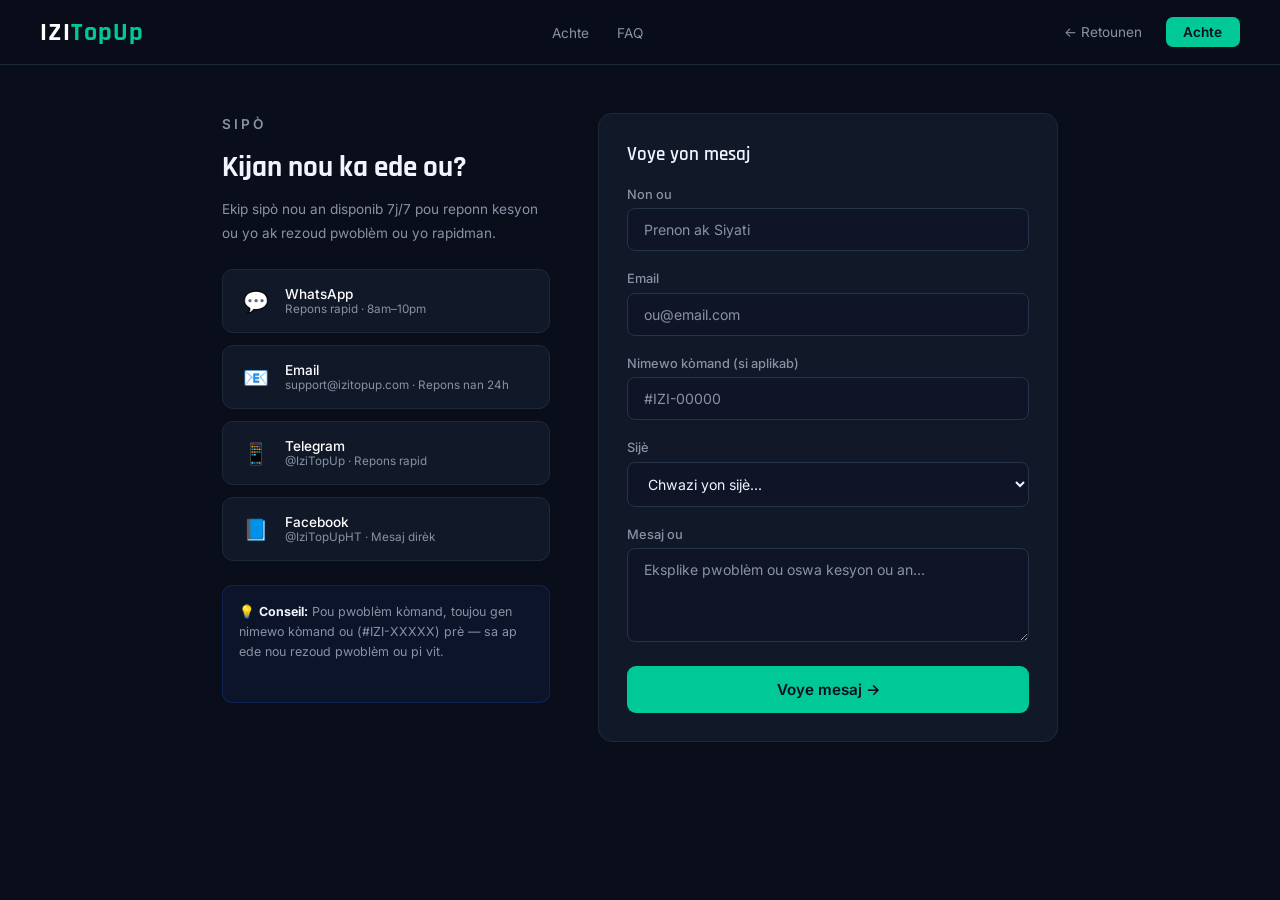
==== pages/contact.html @ 23accd99 "move files to root" ====
<!DOCTYPE html>
<html lang="ht">
<head>
  <meta charset="UTF-8">
  <meta name="viewport" content="width=device-width,initial-scale=1.0">
  <title>Kontakte nou — IziTopUp</title>
  <link rel="stylesheet" href="../css/style.css">
  <link rel="icon" href="data:image/svg+xml,<svg xmlns='http://www.w3.org/2000/svg' viewBox='0 0 100 100'><text y='.9em' font-size='90'>⚡</text></svg>">
  <style>
    .contact-layout{max-width:900px;margin:0 auto;padding:3rem 2rem;display:grid;grid-template-columns:1fr 1.4fr;gap:3rem}
    .contact-info h2{font-family:'Rajdhani',sans-serif;font-size:1.8rem;font-weight:700;margin-bottom:0.75rem}
    .contact-info p{color:var(--slate);font-size:0.85rem;line-height:1.75;margin-bottom:1.5rem}
    .contact-channel{background:var(--card);border:1px solid var(--border);border-radius:11px;padding:1rem 1.25rem;margin-bottom:0.75rem;display:flex;align-items:center;gap:1rem;text-decoration:none;transition:border-color 0.2s}
    .contact-channel:hover{border-color:var(--border2)}
    .ch-icon{font-size:1.3rem}
    .ch-name{font-size:0.85rem;font-weight:500;color:var(--white)}
    .ch-sub{font-size:0.73rem;color:var(--slate)}
    .form-card{background:var(--card);border:1px solid var(--border);border-radius:14px;padding:1.75rem}
    .form-card h3{font-family:'Rajdhani',sans-serif;font-size:1.2rem;font-weight:600;margin-bottom:1.25rem}
    .success-msg{display:none;text-align:center;padding:2rem}
    .success-msg.show{display:block}
    @media(max-width:650px){.contact-layout{grid-template-columns:1fr;gap:2rem}}
  </style>
</head>
<body>

<nav class="nav">
  <div class="nav-inner">
    <a href="../index.html" class="logo">IZI<span>TopUp</span></a>
    <ul class="nav-links">
      <li><a href="../index.html#shop">Achte</a></li>
      <li><a href="faq.html">FAQ</a></li>
    </ul>
    <div class="nav-actions">
      <a href="../index.html" class="btn-ghost">← Retounen</a>
      <a href="../index.html#shop" class="btn-nav">Achte</a>
    </div>
  </div>
</nav>

<div class="contact-layout">
  <div class="contact-info">
    <p class="section-eyebrow" style="margin-bottom:0.75rem">Sipò</p>
    <h2>Kijan nou ka ede ou?</h2>
    <p>Ekip sipò nou an disponib 7j/7 pou reponn kesyon ou yo ak rezoud pwoblèm ou yo rapidman.</p>

    <a href="https://wa.me/50999999999" class="contact-channel" target="_blank">
      <span class="ch-icon">💬</span>
      <div><div class="ch-name">WhatsApp</div><div class="ch-sub">Repons rapid · 8am–10pm</div></div>
    </a>
    <a href="mailto:support@izitopup.com" class="contact-channel">
      <span class="ch-icon">📧</span>
      <div><div class="ch-name">Email</div><div class="ch-sub">support@izitopup.com · Repons nan 24h</div></div>
    </a>
    <a href="https://t.me/izitopup" class="contact-channel" target="_blank">
      <span class="ch-icon">📱</span>
      <div><div class="ch-name">Telegram</div><div class="ch-sub">@IziTopUp · Repons rapid</div></div>
    </a>
    <a href="#" class="contact-channel">
      <span class="ch-icon">📘</span>
      <div><div class="ch-name">Facebook</div><div class="ch-sub">@IziTopUpHT · Mesaj dirèk</div></div>
    </a>

    <div style="margin-top:1.5rem;padding:1rem;background:rgba(37,99,235,0.08);border:1px solid rgba(37,99,235,0.2);border-radius:10px">
      <p style="font-size:0.78rem;color:var(--slate);line-height:1.6">💡 <strong style="color:var(--light)">Conseil:</strong> Pou pwoblèm kòmand, toujou gen nimewo kòmand ou (#IZI-XXXXX) prè — sa ap ede nou rezoud pwoblèm ou pi vit.</p>
    </div>
  </div>

  <div class="form-card">
    <h3>Voye yon mesaj</h3>
    <div id="formArea">
      <div class="form-group">
        <label class="form-label">Non ou</label>
        <input class="form-input" type="text" placeholder="Prenon ak Siyati">
      </div>
      <div class="form-group">
        <label class="form-label">Email</label>
        <input class="form-input" type="email" placeholder="ou@email.com">
      </div>
      <div class="form-group">
        <label class="form-label">Nimewo kòmand (si aplikab)</label>
        <input class="form-input" type="text" placeholder="#IZI-00000">
      </div>
      <div class="form-group">
        <label class="form-label">Sijè</label>
        <select class="form-select">
          <option value="">Chwazi yon sijè...</option>
          <option>Pwoblèm ak kòd mwen</option>
          <option>Kòmand pa livre</option>
          <option>Pwoblèm peman</option>
          <option>Kesyon sou pwodwi</option>
          <option>Remaksman / Reklamasyon</option>
          <option>Lòt</option>
        </select>
      </div>
      <div class="form-group">
        <label class="form-label">Mesaj ou</label>
        <textarea class="form-input" rows="4" placeholder="Eksplike pwoblèm ou oswa kesyon ou an..." style="resize:vertical"></textarea>
      </div>
      <button class="btn-full btn-mint" onclick="submitForm()">Voye mesaj →</button>
    </div>
    <div class="success-msg" id="successMsg">
      <div style="font-size:2.5rem;margin-bottom:1rem">✅</div>
      <h3 style="font-family:'Rajdhani',sans-serif;margin-bottom:0.5rem">Mesaj ou resevwa!</h3>
      <p style="color:var(--slate);font-size:0.83rem">Nou pral reponn ou nan mwens ke 24 èdtan. Tcheke email ou an.</p>
      <a href="../index.html#shop" class="btn-outline" style="display:inline-flex;margin-top:1.25rem;text-decoration:none;padding:0.65rem 1.25rem">← Retounen nan boutik</a>
    </div>
  </div>
</div>

<script src="../js/main.js"></script>
<script>
function submitForm() {
  document.getElementById("formArea").style.display = "none";
  document.getElementById("successMsg").classList.add("show");
}
</script>
</body>
</html>
---- css/style.css ----
@import url('https://fonts.googleapis.com/css2?family=Rajdhani:wght@400;500;600;700&family=Inter:wght@300;400;500;600&display=swap');

*{margin:0;padding:0;box-sizing:border-box}

:root{
  --navy:#0A0E1A;
  --navy2:#0F1526;
  --card:#111827;
  --card2:#161E30;
  --blue:#2563EB;
  --blue2:#1D4ED8;
  --mint:#00C896;
  --mint2:#00A87E;
  --slate:#8892A4;
  --border:#1E2A3A;
  --border2:#253448;
  --light:#F0F4FF;
  --white:#FFFFFF;
  --red:#E53E3E;
  --gold:#F6AD55;
}

html{scroll-behavior:smooth}
body{background:var(--navy);color:var(--light);font-family:'Inter',sans-serif;min-height:100vh;overflow-x:hidden}

/* ── SCROLLBAR ── */
::-webkit-scrollbar{width:6px}
::-webkit-scrollbar-track{background:var(--navy)}
::-webkit-scrollbar-thumb{background:var(--border2);border-radius:3px}

/* ── NAV ── */
.nav{position:sticky;top:0;z-index:1000;background:rgba(10,14,26,0.97);backdrop-filter:blur(12px);border-bottom:1px solid var(--border);padding:0 2rem}
.nav-inner{max-width:1200px;margin:0 auto;display:flex;align-items:center;justify-content:space-between;height:64px;gap:1.5rem}
.logo{font-family:'Rajdhani',sans-serif;font-size:1.6rem;font-weight:700;letter-spacing:1px;text-decoration:none;color:var(--white);flex-shrink:0}
.logo span{color:var(--mint)}
.nav-links{display:flex;gap:0.25rem;list-style:none}
.nav-links a{color:var(--slate);text-decoration:none;font-size:0.85rem;padding:0.4rem 0.75rem;border-radius:6px;transition:all 0.2s;white-space:nowrap}
.nav-links a:hover{color:var(--light);background:rgba(255,255,255,0.05)}
.nav-actions{display:flex;align-items:center;gap:0.75rem;flex-shrink:0}
.btn-ghost{color:var(--slate);text-decoration:none;font-size:0.85rem;padding:0.4rem 0.75rem;border-radius:6px;transition:all 0.2s}
.btn-ghost:hover{color:var(--light)}
.btn-nav{background:var(--mint);color:#0A0E1A;padding:0.45rem 1.1rem;border-radius:7px;font-size:0.85rem;font-weight:600;text-decoration:none;transition:all 0.2s;white-space:nowrap}
.btn-nav:hover{background:var(--mint2)}
.cart-btn{position:relative;color:var(--slate);text-decoration:none;font-size:1.1rem;padding:0.4rem;transition:color 0.2s}
.cart-btn:hover{color:var(--light)}
.cart-count{position:absolute;top:-2px;right:-4px;background:var(--mint);color:#0A0E1A;font-size:0.55rem;font-weight:700;width:16px;height:16px;border-radius:50%;display:flex;align-items:center;justify-content:center}
.hamburger{display:none;background:none;border:none;color:var(--light);font-size:1.3rem;cursor:pointer;padding:0.25rem}
.mobile-menu{display:none;position:fixed;top:64px;left:0;right:0;background:var(--navy2);border-bottom:1px solid var(--border);padding:1rem;z-index:999}
.mobile-menu.open{display:block}
.mobile-menu a{display:block;color:var(--slate);text-decoration:none;padding:0.75rem 1rem;border-radius:8px;font-size:0.9rem;transition:all 0.2s}
.mobile-menu a:hover{color:var(--light);background:rgba(255,255,255,0.05)}

/* ── HERO ── */
.hero{padding:5rem 2rem 4rem;text-align:center;position:relative;overflow:hidden}
.hero::before{content:'';position:absolute;top:0;left:50%;transform:translateX(-50%);width:600px;height:300px;background:radial-gradient(ellipse,rgba(37,99,235,0.15) 0%,transparent 70%);pointer-events:none}
.hero-eyebrow{display:inline-flex;align-items:center;gap:0.5rem;background:rgba(0,200,150,0.1);border:1px solid rgba(0,200,150,0.25);color:var(--mint);font-size:0.75rem;font-weight:600;letter-spacing:2px;text-transform:uppercase;padding:0.4rem 1rem;border-radius:100px;margin-bottom:1.75rem}
.hero-eyebrow span{width:6px;height:6px;border-radius:50%;background:var(--mint);animation:pulse 2s infinite}
@keyframes pulse{0%,100%{opacity:1}50%{opacity:0.4}}
.hero h1{font-family:'Rajdhani',sans-serif;font-size:clamp(2.4rem,6vw,4.5rem);font-weight:700;line-height:1.08;margin-bottom:1.25rem;letter-spacing:-0.5px}
.hero h1 .hl{color:var(--mint)}
.hero h1 .hl2{color:var(--blue);position:relative}
.hero-sub{color:var(--slate);font-size:1.05rem;line-height:1.75;max-width:540px;margin:0 auto 2.25rem}
.hero-btns{display:flex;gap:0.875rem;justify-content:center;flex-wrap:wrap;margin-bottom:3rem}
.btn-primary{display:inline-flex;align-items:center;gap:0.5rem;background:var(--mint);color:#0A0E1A;padding:0.875rem 1.75rem;border-radius:9px;font-weight:600;font-size:0.95rem;text-decoration:none;transition:all 0.2s;border:none;cursor:pointer}
.btn-primary:hover{background:var(--mint2);transform:translateY(-1px)}
.btn-outline{display:inline-flex;align-items:center;gap:0.5rem;background:transparent;color:var(--light);padding:0.875rem 1.75rem;border-radius:9px;font-weight:500;font-size:0.95rem;text-decoration:none;border:1px solid var(--border2);transition:all 0.2s;cursor:pointer}
.btn-outline:hover{border-color:var(--slate);background:rgba(255,255,255,0.03)}
.trust-pills{display:flex;justify-content:center;flex-wrap:wrap;gap:0.75rem}
.trust-pill{display:inline-flex;align-items:center;gap:0.4rem;color:var(--slate);font-size:0.78rem;padding:0.3rem 0.75rem;border:1px solid var(--border);border-radius:100px}
.trust-pill .dot{width:5px;height:5px;border-radius:50%;background:var(--mint)}

/* ── SECTION COMMON ── */
.section{padding:4rem 2rem}
.section-inner{max-width:1200px;margin:0 auto}
.section-header{text-align:center;margin-bottom:2.5rem}
.section-eyebrow{font-size:0.7rem;letter-spacing:3px;text-transform:uppercase;color:var(--mint);font-weight:600;margin-bottom:0.75rem}
.section-title{font-family:'Rajdhani',sans-serif;font-size:clamp(1.6rem,3vw,2.25rem);font-weight:700;color:var(--white)}
.section-sub{color:var(--slate);font-size:0.9rem;margin-top:0.5rem;line-height:1.6}

/* ── CATEGORIES BAR ── */
.cats-bar{padding:1.5rem 2rem;border-bottom:1px solid var(--border);background:var(--navy2)}
.cats-inner{max-width:1200px;margin:0 auto;display:flex;gap:0.75rem;overflow-x:auto;padding-bottom:0.25rem;scrollbar-width:none}
.cats-inner::-webkit-scrollbar{display:none}
.cat-pill{display:inline-flex;align-items:center;gap:0.4rem;padding:0.5rem 1rem;border-radius:100px;border:1px solid var(--border);color:var(--slate);font-size:0.8rem;font-weight:500;cursor:pointer;white-space:nowrap;transition:all 0.2s;text-decoration:none;background:transparent}
.cat-pill:hover,.cat-pill.active{background:rgba(37,99,235,0.15);border-color:var(--blue);color:var(--light)}
.cat-pill.active{background:rgba(0,200,150,0.12);border-color:var(--mint);color:var(--mint)}

/* ── GAME CARDS ── */
.games-grid{display:grid;grid-template-columns:repeat(auto-fill,minmax(220px,1fr));gap:1.25rem}
.game-card{background:var(--card);border:1px solid var(--border);border-radius:14px;overflow:hidden;cursor:pointer;transition:all 0.25s;text-decoration:none;display:block;position:relative}
.game-card:hover{border-color:var(--border2);transform:translateY(-3px);box-shadow:0 8px 32px rgba(0,0,0,0.4)}
.game-card:hover .game-card-bar{transform:scaleX(1)}
.game-card-bar{position:absolute;top:0;left:0;right:0;height:2px;background:linear-gradient(90deg,var(--blue),var(--mint));transform:scaleX(0);transform-origin:left;transition:transform 0.3s}
.game-card-thumb{height:140px;display:flex;align-items:center;justify-content:center;font-size:3.5rem;background:var(--card2);position:relative}
.game-badge{position:absolute;top:10px;left:10px;padding:3px 8px;border-radius:5px;font-size:0.6rem;font-weight:700;letter-spacing:1px;text-transform:uppercase}
.badge-hot{background:rgba(229,62,62,0.2);color:#FC8181;border:1px solid rgba(229,62,62,0.3)}
.badge-new{background:rgba(37,99,235,0.2);color:#93C5FD;border:1px solid rgba(37,99,235,0.3)}
.badge-sale{background:rgba(246,173,85,0.2);color:var(--gold);border:1px solid rgba(246,173,85,0.3)}
.game-card-body{padding:1rem}
.game-card-name{font-family:'Rajdhani',sans-serif;font-size:1.05rem;font-weight:600;color:var(--white);margin-bottom:0.2rem}
.game-card-cat{font-size:0.72rem;color:var(--slate);margin-bottom:0.75rem}
.game-card-footer{display:flex;align-items:center;justify-content:space-between}
.game-card-price{font-size:0.78rem;color:var(--mint);font-weight:500}
.game-card-btn{background:rgba(0,200,150,0.12);color:var(--mint);border:1px solid rgba(0,200,150,0.25);padding:0.3rem 0.75rem;border-radius:6px;font-size:0.75rem;font-weight:600;cursor:pointer;transition:all 0.2s}
.game-card-btn:hover{background:var(--mint);color:#0A0E1A}

/* ── HOW IT WORKS ── */
.steps-grid{display:grid;grid-template-columns:repeat(auto-fit,minmax(200px,1fr));gap:0;position:relative}
.steps-grid::before{content:'';position:absolute;top:28px;left:10%;right:10%;height:1px;background:linear-gradient(90deg,transparent,var(--border2),var(--border2),transparent);z-index:0}
.step-item{text-align:center;padding:2rem 1.5rem;position:relative;z-index:1}
.step-num-wrap{width:56px;height:56px;border-radius:50%;background:var(--card);border:2px solid var(--border2);display:flex;align-items:center;justify-content:center;margin:0 auto 1.25rem;position:relative;transition:all 0.3s}
.step-item:hover .step-num-wrap{border-color:var(--mint);background:rgba(0,200,150,0.08)}
.step-num{font-family:'Rajdhani',sans-serif;font-size:1.2rem;font-weight:700;color:var(--mint)}
.step-icon{font-size:1.1rem}
.step-title{font-family:'Rajdhani',sans-serif;font-size:1rem;font-weight:600;color:var(--white);margin-bottom:0.4rem}
.step-desc{font-size:0.78rem;color:var(--slate);line-height:1.6}

/* ── PAYMENT SECTION ── */
.payment-section{background:var(--navy2);border-top:1px solid var(--border);border-bottom:1px solid var(--border)}
.payment-layout{display:grid;grid-template-columns:1fr 1fr;gap:4rem;align-items:center;max-width:1000px;margin:0 auto}
.payment-text h2{font-family:'Rajdhani',sans-serif;font-size:2rem;font-weight:700;margin-bottom:0.75rem}
.payment-text p{color:var(--slate);line-height:1.75;font-size:0.88rem}
.payment-note{display:flex;align-items:center;gap:0.5rem;margin-top:1.25rem;color:var(--slate);font-size:0.78rem}
.pm-list{display:flex;flex-direction:column;gap:0.75rem}
.pm-row{background:var(--card);border:1px solid var(--border);border-radius:11px;padding:1rem 1.25rem;display:flex;align-items:center;gap:1rem;transition:border-color 0.2s}
.pm-row:hover{border-color:var(--border2)}
.pm-logo{width:44px;height:44px;border-radius:9px;display:flex;align-items:center;justify-content:center;font-family:'Rajdhani',sans-serif;font-weight:700;font-size:0.65rem;color:#fff;flex-shrink:0;letter-spacing:0.5px}
.pm-mc{background:#E8002D}
.pm-nc{background:#FF6B00}
.pm-card-logo{background:var(--blue)}
.pm-info{flex:1}
.pm-name{font-weight:500;font-size:0.88rem;color:var(--white)}
.pm-sub{font-size:0.72rem;color:var(--slate);margin-top:1px}
.pm-live{font-size:0.62rem;color:var(--mint);font-weight:600;letter-spacing:1px;text-transform:uppercase;background:rgba(0,200,150,0.1);padding:2px 7px;border-radius:4px;border:1px solid rgba(0,200,150,0.2)}

/* ── FEATURES ── */
.features-grid{display:grid;grid-template-columns:repeat(auto-fill,minmax(230px,1fr));gap:1rem}
.feat-card{background:var(--card);border:1px solid var(--border);border-radius:12px;padding:1.5rem;transition:border-color 0.2s}
.feat-card:hover{border-color:var(--border2)}
.feat-icon{font-size:1.4rem;margin-bottom:1rem}
.feat-title{font-family:'Rajdhani',sans-serif;font-size:0.95rem;font-weight:600;color:var(--white);margin-bottom:0.4rem}
.feat-desc{font-size:0.78rem;color:var(--slate);line-height:1.6}

/* ── REFERRAL BANNER ── */
.ref-banner{background:linear-gradient(135deg,rgba(37,99,235,0.15),rgba(0,200,150,0.1));border:1px solid var(--border2);border-radius:16px;padding:2.5rem;text-align:center;max-width:800px;margin:0 auto}
.ref-banner h2{font-family:'Rajdhani',sans-serif;font-size:1.8rem;font-weight:700;margin-bottom:0.5rem}
.ref-banner p{color:var(--slate);font-size:0.88rem;line-height:1.7;margin-bottom:1.5rem}
.ref-steps{display:flex;justify-content:center;gap:2rem;flex-wrap:wrap;margin-bottom:1.5rem}
.ref-step{text-align:center}
.ref-step-icon{font-size:1.5rem;margin-bottom:0.4rem}
.ref-step-text{font-size:0.75rem;color:var(--slate)}

/* ── CTA ── */
.cta-section{text-align:center;padding:5rem 2rem}
.cta-section h2{font-family:'Rajdhani',sans-serif;font-size:clamp(1.8rem,4vw,3rem);font-weight:700;margin-bottom:1rem}
.cta-section p{color:var(--slate);font-size:0.9rem;margin-bottom:2rem;max-width:480px;margin-left:auto;margin-right:auto}

/* ── FOOTER ── */
.footer{background:var(--navy2);border-top:1px solid var(--border);padding:3rem 2rem 2rem}
.footer-inner{max-width:1200px;margin:0 auto}
.footer-top{display:grid;grid-template-columns:2fr 1fr 1fr 1fr;gap:2rem;margin-bottom:2.5rem}
.footer-brand .logo{display:block;margin-bottom:0.75rem;font-size:1.4rem}
.footer-brand p{color:var(--slate);font-size:0.8rem;line-height:1.65}
.footer-col h4{font-family:'Rajdhani',sans-serif;font-weight:600;color:var(--white);margin-bottom:1rem;font-size:0.9rem}
.footer-col a{display:block;color:var(--slate);text-decoration:none;font-size:0.8rem;margin-bottom:0.5rem;transition:color 0.2s}
.footer-col a:hover{color:var(--light)}
.footer-bottom{border-top:1px solid var(--border);padding-top:1.5rem;display:flex;justify-content:space-between;align-items:center;flex-wrap:gap;gap:1rem}
.footer-copy{color:var(--slate);font-size:0.75rem}
.footer-socials{display:flex;gap:0.75rem}
.social-link{color:var(--slate);text-decoration:none;font-size:0.75rem;transition:color 0.2s}
.social-link:hover{color:var(--light)}

/* ── MODAL ── */
.modal-overlay{position:fixed;inset:0;background:rgba(0,0,0,0.8);z-index:2000;display:none;align-items:center;justify-content:center;padding:1rem;backdrop-filter:blur(4px)}
.modal-overlay.open{display:flex}
.modal{background:var(--card);border:1px solid var(--border2);border-radius:16px;width:100%;max-width:480px;max-height:90vh;overflow-y:auto;position:relative}
.modal-header{padding:1.5rem 1.5rem 0;display:flex;align-items:center;justify-content:space-between}
.modal-title{font-family:'Rajdhani',sans-serif;font-size:1.3rem;font-weight:700}
.modal-close{background:none;border:none;color:var(--slate);font-size:1.25rem;cursor:pointer;padding:0.25rem;transition:color 0.2s}
.modal-close:hover{color:var(--light)}
.modal-body{padding:1.5rem}

/* ── FORMS ── */
.form-group{margin-bottom:1.25rem}
.form-label{display:block;font-size:0.8rem;color:var(--slate);margin-bottom:0.4rem;font-weight:500}
.form-input{width:100%;background:var(--navy2);border:1px solid var(--border2);border-radius:8px;padding:0.75rem 1rem;color:var(--light);font-size:0.88rem;font-family:'Inter',sans-serif;transition:border-color 0.2s;outline:none}
.form-input:focus{border-color:var(--blue)}
.form-input::placeholder{color:var(--slate)}
.form-select{width:100%;background:var(--navy2);border:1px solid var(--border2);border-radius:8px;padding:0.75rem 1rem;color:var(--light);font-size:0.88rem;font-family:'Inter',sans-serif;cursor:pointer;outline:none}
.form-row{display:grid;grid-template-columns:1fr 1fr;gap:1rem}
.form-divider{text-align:center;color:var(--slate);font-size:0.8rem;margin:1rem 0;position:relative}
.form-divider::before,.form-divider::after{content:'';position:absolute;top:50%;width:40%;height:1px;background:var(--border)}
.form-divider::before{left:0}
.form-divider::after{right:0}
.form-link{color:var(--mint);text-decoration:none;font-size:0.8rem}
.form-link:hover{text-decoration:underline}
.btn-full{width:100%;padding:0.875rem;border-radius:9px;font-weight:600;font-size:0.95rem;cursor:pointer;transition:all 0.2s;font-family:'Inter',sans-serif}
.btn-mint{background:var(--mint);color:#0A0E1A;border:none}
.btn-mint:hover{background:var(--mint2)}
.btn-blue{background:var(--blue);color:#fff;border:none}
.btn-blue:hover{background:var(--blue2)}
.form-footer{text-align:center;margin-top:1rem;font-size:0.8rem;color:var(--slate)}

/* ── PRODUCT MODAL ── */
.product-header{display:flex;gap:1.25rem;align-items:flex-start;margin-bottom:1.5rem}
.product-modal-icon{font-size:3rem;background:var(--navy2);border-radius:12px;width:80px;height:80px;display:flex;align-items:center;justify-content:center;flex-shrink:0;border:1px solid var(--border)}
.product-modal-info h3{font-family:'Rajdhani',sans-serif;font-size:1.4rem;font-weight:700;margin-bottom:0.25rem}
.product-modal-info p{font-size:0.78rem;color:var(--slate)}
.packages-grid{display:grid;grid-template-columns:repeat(3,1fr);gap:0.6rem;margin-bottom:1.25rem}
.pkg{background:var(--navy2);border:1.5px solid var(--border);border-radius:10px;padding:0.75rem 0.5rem;text-align:center;cursor:pointer;transition:all 0.2s}
.pkg:hover,.pkg.selected{border-color:var(--mint);background:rgba(0,200,150,0.08)}
.pkg-amount{font-family:'Rajdhani',sans-serif;font-size:1.1rem;font-weight:700;color:var(--white)}
.pkg-unit{font-size:0.65rem;color:var(--slate);margin-bottom:0.3rem}
.pkg-price{font-size:0.78rem;color:var(--mint);font-weight:600}
.pkg-badge{font-size:0.6rem;color:var(--gold);margin-top:2px}
.uid-input-wrap{margin-bottom:1.25rem}
.order-summary{background:var(--navy2);border-radius:10px;padding:1rem;margin-bottom:1.25rem}
.order-row{display:flex;justify-content:space-between;font-size:0.82rem;color:var(--slate);margin-bottom:0.4rem}
.order-row.total{color:var(--white);font-weight:600;font-size:0.9rem;border-top:1px solid var(--border);padding-top:0.6rem;margin-top:0.4rem}
.payment-tabs{display:flex;gap:0.5rem;margin-bottom:1rem}
.pay-tab{flex:1;padding:0.6rem;border-radius:8px;border:1px solid var(--border);background:transparent;color:var(--slate);font-size:0.78rem;cursor:pointer;transition:all 0.2s;font-family:'Inter',sans-serif}
.pay-tab.active{border-color:var(--blue);color:var(--light);background:rgba(37,99,235,0.1)}

/* ── TOAST ── */
.toast{position:fixed;bottom:2rem;right:2rem;background:var(--card);border:1px solid var(--border2);border-radius:10px;padding:1rem 1.25rem;display:flex;align-items:center;gap:0.75rem;z-index:3000;transform:translateY(100px);opacity:0;transition:all 0.3s;max-width:320px}
.toast.show{transform:translateY(0);opacity:1}
.toast-icon{font-size:1.1rem}
.toast-text{font-size:0.83rem;color:var(--light)}

/* ── RESPONSIVE ── */
@media(max-width:768px){
  .nav-links,.nav-actions .btn-ghost{display:none}
  .hamburger{display:block}
  .payment-layout{grid-template-columns:1fr}
  .footer-top{grid-template-columns:1fr 1fr}
  .steps-grid::before{display:none}
  .packages-grid{grid-template-columns:repeat(2,1fr)}
  .form-row{grid-template-columns:1fr}
}
@media(max-width:480px){
  .hero{padding:3.5rem 1.25rem 3rem}
  .footer-top{grid-template-columns:1fr}
  .footer-bottom{flex-direction:column;text-align:center}
}
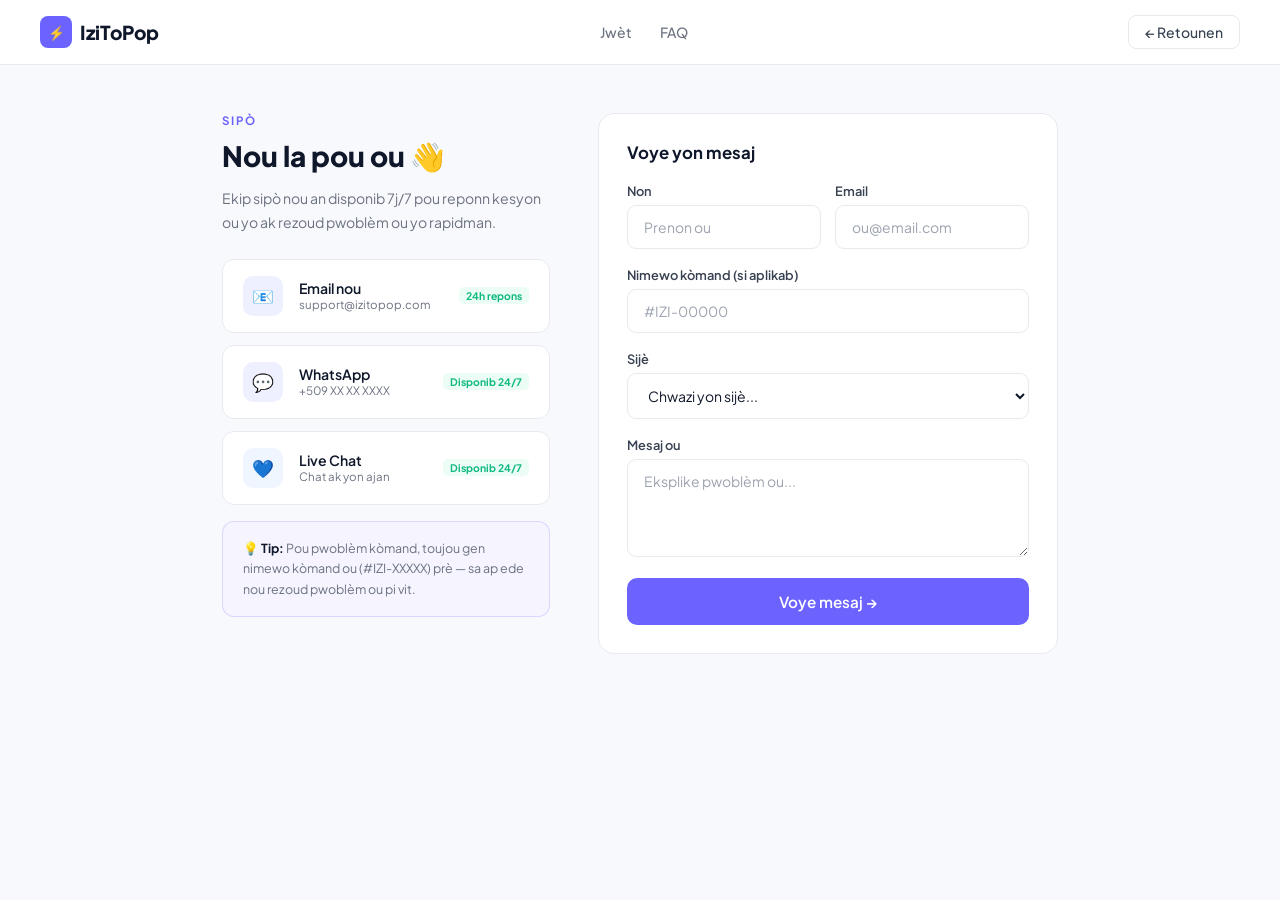
==== commit 602e7bc5: "Add files via upload" ====
--- a/pages/contact.html
+++ b/pages/contact.html
@@ -3,117 +3,88 @@
 <head>
   <meta charset="UTF-8">
   <meta name="viewport" content="width=device-width,initial-scale=1.0">
-  <title>Kontakte nou — IziTopUp</title>
+  <title>Sipò — IziToPop</title>
   <link rel="stylesheet" href="../css/style.css">
-  <link rel="icon" href="data:image/svg+xml,<svg xmlns='http://www.w3.org/2000/svg' viewBox='0 0 100 100'><text y='.9em' font-size='90'>⚡</text></svg>">
+  <link rel="icon" href="data:image/svg+xml,<svg xmlns='http://www.w3.org/2000/svg' viewBox='0 0 100 100'><rect width='100' height='100' rx='20' fill='%236C63FF'/><text y='.9em' font-size='65' x='17'>⚡</text></svg>">
   <style>
-    .contact-layout{max-width:900px;margin:0 auto;padding:3rem 2rem;display:grid;grid-template-columns:1fr 1.4fr;gap:3rem}
-    .contact-info h2{font-family:'Rajdhani',sans-serif;font-size:1.8rem;font-weight:700;margin-bottom:0.75rem}
-    .contact-info p{color:var(--slate);font-size:0.85rem;line-height:1.75;margin-bottom:1.5rem}
-    .contact-channel{background:var(--card);border:1px solid var(--border);border-radius:11px;padding:1rem 1.25rem;margin-bottom:0.75rem;display:flex;align-items:center;gap:1rem;text-decoration:none;transition:border-color 0.2s}
-    .contact-channel:hover{border-color:var(--border2)}
-    .ch-icon{font-size:1.3rem}
-    .ch-name{font-size:0.85rem;font-weight:500;color:var(--white)}
-    .ch-sub{font-size:0.73rem;color:var(--slate)}
-    .form-card{background:var(--card);border:1px solid var(--border);border-radius:14px;padding:1.75rem}
-    .form-card h3{font-family:'Rajdhani',sans-serif;font-size:1.2rem;font-weight:600;margin-bottom:1.25rem}
-    .success-msg{display:none;text-align:center;padding:2rem}
-    .success-msg.show{display:block}
-    @media(max-width:650px){.contact-layout{grid-template-columns:1fr;gap:2rem}}
+    .contact-grid{display:grid;grid-template-columns:1fr 1.4fr;gap:3rem;max-width:900px;margin:0 auto;padding:3rem 2rem}
+    .channel{background:#fff;border:1.5px solid var(--border);border-radius:12px;padding:1rem 1.25rem;display:flex;align-items:center;gap:1rem;margin-bottom:0.75rem;text-decoration:none;transition:all 0.2s}
+    .channel:hover{border-color:var(--purple);box-shadow:var(--shadow2)}
+    .ch-icon{width:40px;height:40px;border-radius:10px;background:var(--purple3);display:flex;align-items:center;justify-content:center;font-size:1.1rem;flex-shrink:0}
+    .ch-name{font-weight:600;font-size:0.88rem;color:var(--text)}
+    .ch-sub{font-size:0.72rem;color:var(--muted)}
+    .ch-avail{font-size:0.65rem;color:var(--green);font-weight:700;background:#ECFDF5;padding:2px 7px;border-radius:5px;margin-left:auto;white-space:nowrap}
+    @media(max-width:650px){.contact-grid{grid-template-columns:1fr;gap:2rem}}
   </style>
 </head>
 <body>
-
 <nav class="nav">
   <div class="nav-inner">
-    <a href="../index.html" class="logo">IZI<span>TopUp</span></a>
-    <ul class="nav-links">
-      <li><a href="../index.html#shop">Achte</a></li>
-      <li><a href="faq.html">FAQ</a></li>
-    </ul>
-    <div class="nav-actions">
-      <a href="../index.html" class="btn-ghost">← Retounen</a>
-      <a href="../index.html#shop" class="btn-nav">Achte</a>
-    </div>
+    <a href="../index.html" class="logo"><div class="logo-icon">⚡</div>IziToPop</a>
+    <ul class="nav-links"><li><a href="../index.html#shop">Jwèt</a></li><li><a href="faq.html">FAQ</a></li></ul>
+    <div class="nav-actions"><a href="../index.html" class="btn-ghost-nav">← Retounen</a></div>
   </div>
 </nav>
 
-<div class="contact-layout">
-  <div class="contact-info">
-    <p class="section-eyebrow" style="margin-bottom:0.75rem">Sipò</p>
-    <h2>Kijan nou ka ede ou?</h2>
-    <p>Ekip sipò nou an disponib 7j/7 pou reponn kesyon ou yo ak rezoud pwoblèm ou yo rapidman.</p>
+<div class="contact-grid">
+  <div>
+    <p class="section-eyebrow" style="margin-bottom:0.6rem">Sipò</p>
+    <h1 style="font-size:1.75rem;font-weight:800;color:var(--text);margin-bottom:0.75rem">Nou la pou ou 👋</h1>
+    <p style="color:var(--muted);font-size:0.88rem;line-height:1.75;margin-bottom:1.5rem">Ekip sipò nou an disponib 7j/7 pou reponn kesyon ou yo ak rezoud pwoblèm ou yo rapidman.</p>
 
-    <a href="https://wa.me/50999999999" class="contact-channel" target="_blank">
-      <span class="ch-icon">💬</span>
-      <div><div class="ch-name">WhatsApp</div><div class="ch-sub">Repons rapid · 8am–10pm</div></div>
+    <a href="mailto:support@izitopop.com" class="channel">
+      <div class="ch-icon">📧</div>
+      <div><div class="ch-name">Email nou</div><div class="ch-sub">support@izitopop.com</div></div>
+      <span class="ch-avail">24h repons</span>
     </a>
-    <a href="mailto:support@izitopup.com" class="contact-channel">
-      <span class="ch-icon">📧</span>
-      <div><div class="ch-name">Email</div><div class="ch-sub">support@izitopup.com · Repons nan 24h</div></div>
+    <a href="https://wa.me/50900000000" class="channel" target="_blank">
+      <div class="ch-icon">💬</div>
+      <div><div class="ch-name">WhatsApp</div><div class="ch-sub">+509 XX XX XXXX</div></div>
+      <span class="ch-avail">Disponib 24/7</span>
     </a>
-    <a href="https://t.me/izitopup" class="contact-channel" target="_blank">
-      <span class="ch-icon">📱</span>
-      <div><div class="ch-name">Telegram</div><div class="ch-sub">@IziTopUp · Repons rapid</div></div>
-    </a>
-    <a href="#" class="contact-channel">
-      <span class="ch-icon">📘</span>
-      <div><div class="ch-name">Facebook</div><div class="ch-sub">@IziTopUpHT · Mesaj dirèk</div></div>
+    <a href="#" class="channel">
+      <div class="ch-icon" style="background:#EFF6FF">💙</div>
+      <div><div class="ch-name">Live Chat</div><div class="ch-sub">Chat ak yon ajan</div></div>
+      <span class="ch-avail">Disponib 24/7</span>
     </a>
 
-    <div style="margin-top:1.5rem;padding:1rem;background:rgba(37,99,235,0.08);border:1px solid rgba(37,99,235,0.2);border-radius:10px">
-      <p style="font-size:0.78rem;color:var(--slate);line-height:1.6">💡 <strong style="color:var(--light)">Conseil:</strong> Pou pwoblèm kòmand, toujou gen nimewo kòmand ou (#IZI-XXXXX) prè — sa ap ede nou rezoud pwoblèm ou pi vit.</p>
+    <div style="background:var(--purple4);border:1.5px solid rgba(108,99,255,0.2);border-radius:12px;padding:1rem 1.25rem;margin-top:1rem">
+      <p style="font-size:0.78rem;color:var(--muted);line-height:1.65">💡 <strong style="color:var(--text)">Tip:</strong> Pou pwoblèm kòmand, toujou gen nimewo kòmand ou (#IZI-XXXXX) prè — sa ap ede nou rezoud pwoblèm ou pi vit.</p>
     </div>
   </div>
 
-  <div class="form-card">
-    <h3>Voye yon mesaj</h3>
+  <div style="background:#fff;border:1.5px solid var(--border);border-radius:16px;padding:1.75rem">
+    <h3 style="font-weight:700;font-size:1.05rem;color:var(--text);margin-bottom:1.25rem">Voye yon mesaj</h3>
     <div id="formArea">
-      <div class="form-group">
-        <label class="form-label">Non ou</label>
-        <input class="form-input" type="text" placeholder="Prenon ak Siyati">
+      <div class="form-row">
+        <div class="form-group"><label class="form-label">Non</label><input class="form-input" type="text" placeholder="Prenon ou"></div>
+        <div class="form-group"><label class="form-label">Email</label><input class="form-input" type="email" placeholder="ou@email.com"></div>
       </div>
-      <div class="form-group">
-        <label class="form-label">Email</label>
-        <input class="form-input" type="email" placeholder="ou@email.com">
-      </div>
-      <div class="form-group">
-        <label class="form-label">Nimewo kòmand (si aplikab)</label>
-        <input class="form-input" type="text" placeholder="#IZI-00000">
-      </div>
-      <div class="form-group">
-        <label class="form-label">Sijè</label>
-        <select class="form-select">
+      <div class="form-group"><label class="form-label">Nimewo kòmand (si aplikab)</label><input class="form-input" type="text" placeholder="#IZI-00000"></div>
+      <div class="form-group"><label class="form-label">Sijè</label>
+        <select class="form-input" style="cursor:pointer">
           <option value="">Chwazi yon sijè...</option>
           <option>Pwoblèm ak kòd mwen</option>
           <option>Kòmand pa livre</option>
           <option>Pwoblèm peman</option>
           <option>Kesyon sou pwodwi</option>
-          <option>Remaksman / Reklamasyon</option>
           <option>Lòt</option>
         </select>
       </div>
-      <div class="form-group">
-        <label class="form-label">Mesaj ou</label>
-        <textarea class="form-input" rows="4" placeholder="Eksplike pwoblèm ou oswa kesyon ou an..." style="resize:vertical"></textarea>
-      </div>
-      <button class="btn-full btn-mint" onclick="submitForm()">Voye mesaj →</button>
+      <div class="form-group"><label class="form-label">Mesaj ou</label><textarea class="form-input" rows="4" placeholder="Eksplike pwoblèm ou..." style="resize:vertical"></textarea></div>
+      <button class="btn-full btn-purple" onclick="submitForm()">Voye mesaj →</button>
     </div>
-    <div class="success-msg" id="successMsg">
+    <div id="successMsg" style="display:none;text-align:center;padding:2rem 0">
       <div style="font-size:2.5rem;margin-bottom:1rem">✅</div>
-      <h3 style="font-family:'Rajdhani',sans-serif;margin-bottom:0.5rem">Mesaj ou resevwa!</h3>
-      <p style="color:var(--slate);font-size:0.83rem">Nou pral reponn ou nan mwens ke 24 èdtan. Tcheke email ou an.</p>
-      <a href="../index.html#shop" class="btn-outline" style="display:inline-flex;margin-top:1.25rem;text-decoration:none;padding:0.65rem 1.25rem">← Retounen nan boutik</a>
+      <h3 style="font-weight:700;margin-bottom:0.4rem">Mesaj ou resevwa!</h3>
+      <p style="color:var(--muted);font-size:0.83rem">Nou pral reponn ou nan mwens ke 24h.</p>
+      <a href="../index.html#shop" class="btn-outline" style="display:inline-flex;margin-top:1.25rem">← Retounen nan boutik</a>
     </div>
   </div>
 </div>
 
-<script src="../js/main.js"></script>
 <script>
-function submitForm() {
-  document.getElementById("formArea").style.display = "none";
-  document.getElementById("successMsg").classList.add("show");
-}
+function submitForm(){document.getElementById("formArea").style.display="none";document.getElementById("successMsg").style.display="block";}
 </script>
 </body>
 </html>
--- a/css/style.css
+++ b/css/style.css
@@ -1,244 +1,337 @@
-@import url('https://fonts.googleapis.com/css2?family=Rajdhani:wght@400;500;600;700&family=Inter:wght@300;400;500;600&display=swap');
+@import url('https://fonts.googleapis.com/css2?family=Plus+Jakarta+Sans:wght@300;400;500;600;700;800&display=swap');
 
 *{margin:0;padding:0;box-sizing:border-box}
 
 :root{
-  --navy:#0A0E1A;
-  --navy2:#0F1526;
-  --card:#111827;
-  --card2:#161E30;
-  --blue:#2563EB;
-  --blue2:#1D4ED8;
-  --mint:#00C896;
-  --mint2:#00A87E;
-  --slate:#8892A4;
-  --border:#1E2A3A;
-  --border2:#253448;
-  --light:#F0F4FF;
+  --purple:#6C63FF;
+  --purple2:#5A52E0;
+  --purple3:#EEF0FF;
+  --purple4:#F5F4FF;
+  --blue:#3B82F6;
+  --green:#10B981;
+  --red:#EF4444;
+  --orange:#F97316;
+  --gold:#F59E0B;
+  --bg:#F8F9FC;
   --white:#FFFFFF;
-  --red:#E53E3E;
-  --gold:#F6AD55;
+  --card:#FFFFFF;
+  --border:#E8EAF0;
+  --border2:#D1D5DB;
+  --text:#0F172A;
+  --text2:#374151;
+  --muted:#6B7280;
+  --muted2:#9CA3AF;
+  --shadow:0 1px 3px rgba(0,0,0,0.08),0 1px 2px rgba(0,0,0,0.04);
+  --shadow2:0 4px 16px rgba(0,0,0,0.08);
+  --shadow3:0 8px 32px rgba(108,99,255,0.15);
 }
 
 html{scroll-behavior:smooth}
-body{background:var(--navy);color:var(--light);font-family:'Inter',sans-serif;min-height:100vh;overflow-x:hidden}
-
-/* ── SCROLLBAR ── */
-::-webkit-scrollbar{width:6px}
-::-webkit-scrollbar-track{background:var(--navy)}
-::-webkit-scrollbar-thumb{background:var(--border2);border-radius:3px}
+body{background:var(--bg);color:var(--text);font-family:'Plus Jakarta Sans',sans-serif;overflow-x:hidden;font-size:15px}
+::-webkit-scrollbar{width:5px}
+::-webkit-scrollbar-track{background:#f1f1f1}
+::-webkit-scrollbar-thumb{background:#d1d5db;border-radius:3px}
+a{text-decoration:none;color:inherit}
+img{max-width:100%;display:block}
 
 /* ── NAV ── */
-.nav{position:sticky;top:0;z-index:1000;background:rgba(10,14,26,0.97);backdrop-filter:blur(12px);border-bottom:1px solid var(--border);padding:0 2rem}
+.nav{position:sticky;top:0;z-index:1000;background:rgba(255,255,255,0.95);backdrop-filter:blur(12px);border-bottom:1px solid var(--border);padding:0 2rem}
 .nav-inner{max-width:1200px;margin:0 auto;display:flex;align-items:center;justify-content:space-between;height:64px;gap:1.5rem}
-.logo{font-family:'Rajdhani',sans-serif;font-size:1.6rem;font-weight:700;letter-spacing:1px;text-decoration:none;color:var(--white);flex-shrink:0}
-.logo span{color:var(--mint)}
+.logo{display:flex;align-items:center;gap:0.5rem;font-weight:800;font-size:1.2rem;color:var(--text)}
+.logo-icon{width:32px;height:32px;background:var(--purple);border-radius:8px;display:flex;align-items:center;justify-content:center;color:#fff;font-size:0.85rem;font-weight:800}
 .nav-links{display:flex;gap:0.25rem;list-style:none}
-.nav-links a{color:var(--slate);text-decoration:none;font-size:0.85rem;padding:0.4rem 0.75rem;border-radius:6px;transition:all 0.2s;white-space:nowrap}
-.nav-links a:hover{color:var(--light);background:rgba(255,255,255,0.05)}
-.nav-actions{display:flex;align-items:center;gap:0.75rem;flex-shrink:0}
-.btn-ghost{color:var(--slate);text-decoration:none;font-size:0.85rem;padding:0.4rem 0.75rem;border-radius:6px;transition:all 0.2s}
-.btn-ghost:hover{color:var(--light)}
-.btn-nav{background:var(--mint);color:#0A0E1A;padding:0.45rem 1.1rem;border-radius:7px;font-size:0.85rem;font-weight:600;text-decoration:none;transition:all 0.2s;white-space:nowrap}
-.btn-nav:hover{background:var(--mint2)}
-.cart-btn{position:relative;color:var(--slate);text-decoration:none;font-size:1.1rem;padding:0.4rem;transition:color 0.2s}
-.cart-btn:hover{color:var(--light)}
-.cart-count{position:absolute;top:-2px;right:-4px;background:var(--mint);color:#0A0E1A;font-size:0.55rem;font-weight:700;width:16px;height:16px;border-radius:50%;display:flex;align-items:center;justify-content:center}
-.hamburger{display:none;background:none;border:none;color:var(--light);font-size:1.3rem;cursor:pointer;padding:0.25rem}
-.mobile-menu{display:none;position:fixed;top:64px;left:0;right:0;background:var(--navy2);border-bottom:1px solid var(--border);padding:1rem;z-index:999}
+.nav-links a{color:var(--muted);font-size:0.875rem;font-weight:500;padding:0.4rem 0.75rem;border-radius:8px;transition:all 0.2s}
+.nav-links a:hover{color:var(--text);background:var(--bg)}
+.nav-links a.active{color:var(--purple);font-weight:600}
+.nav-links a.active::after{content:'';display:block;width:100%;height:2px;background:var(--purple);border-radius:2px;margin-top:2px}
+.nav-actions{display:flex;align-items:center;gap:0.75rem}
+.btn-ghost-nav{color:var(--text2);font-size:0.875rem;font-weight:500;padding:0.45rem 1rem;border-radius:8px;transition:all 0.2s;border:1px solid var(--border)}
+.btn-ghost-nav:hover{background:var(--bg)}
+.btn-nav-primary{background:var(--purple);color:#fff;padding:0.5rem 1.1rem;border-radius:9px;font-size:0.875rem;font-weight:600;transition:all 0.2s;border:none;cursor:pointer;font-family:'Plus Jakarta Sans',sans-serif}
+.btn-nav-primary:hover{background:var(--purple2);transform:translateY(-1px)}
+.hamburger{display:none;background:none;border:none;color:var(--text);font-size:1.3rem;cursor:pointer}
+.mobile-menu{display:none;position:fixed;top:64px;left:0;right:0;background:#fff;border-bottom:1px solid var(--border);padding:1rem;z-index:999;box-shadow:var(--shadow2)}
 .mobile-menu.open{display:block}
-.mobile-menu a{display:block;color:var(--slate);text-decoration:none;padding:0.75rem 1rem;border-radius:8px;font-size:0.9rem;transition:all 0.2s}
-.mobile-menu a:hover{color:var(--light);background:rgba(255,255,255,0.05)}
+.mobile-menu a{display:block;color:var(--muted);padding:0.75rem 1rem;border-radius:8px;font-size:0.9rem;font-weight:500}
+.mobile-menu a:hover{color:var(--text);background:var(--bg)}
+
+/* ── BUTTONS ── */
+.btn-primary{display:inline-flex;align-items:center;gap:0.5rem;background:var(--purple);color:#fff;padding:0.75rem 1.5rem;border-radius:10px;font-weight:600;font-size:0.9rem;border:none;cursor:pointer;transition:all 0.2s;font-family:'Plus Jakarta Sans',sans-serif}
+.btn-primary:hover{background:var(--purple2);transform:translateY(-1px);box-shadow:var(--shadow3)}
+.btn-outline{display:inline-flex;align-items:center;gap:0.5rem;background:#fff;color:var(--text);padding:0.75rem 1.5rem;border-radius:10px;font-weight:600;font-size:0.9rem;border:1.5px solid var(--border);cursor:pointer;transition:all 0.2s;font-family:'Plus Jakarta Sans',sans-serif}
+.btn-outline:hover{border-color:var(--purple);color:var(--purple)}
+.btn-full{width:100%;padding:0.875rem;border-radius:10px;font-weight:600;font-size:0.95rem;cursor:pointer;transition:all 0.2s;font-family:'Plus Jakarta Sans',sans-serif;border:none}
+.btn-purple{background:var(--purple);color:#fff}
+.btn-purple:hover{background:var(--purple2)}
+.btn-white{background:#fff;color:var(--text);border:1.5px solid var(--border)}
+.btn-white:hover{border-color:var(--purple);color:var(--purple)}
 
 /* ── HERO ── */
-.hero{padding:5rem 2rem 4rem;text-align:center;position:relative;overflow:hidden}
-.hero::before{content:'';position:absolute;top:0;left:50%;transform:translateX(-50%);width:600px;height:300px;background:radial-gradient(ellipse,rgba(37,99,235,0.15) 0%,transparent 70%);pointer-events:none}
-.hero-eyebrow{display:inline-flex;align-items:center;gap:0.5rem;background:rgba(0,200,150,0.1);border:1px solid rgba(0,200,150,0.25);color:var(--mint);font-size:0.75rem;font-weight:600;letter-spacing:2px;text-transform:uppercase;padding:0.4rem 1rem;border-radius:100px;margin-bottom:1.75rem}
-.hero-eyebrow span{width:6px;height:6px;border-radius:50%;background:var(--mint);animation:pulse 2s infinite}
+.hero{background:#fff;padding:0 2rem;overflow:hidden;border-bottom:1px solid var(--border)}
+.hero-inner{max-width:1200px;margin:0 auto;display:grid;grid-template-columns:1fr 1fr;gap:3rem;align-items:center;min-height:520px}
+.hero-left{padding:3rem 0}
+.hero-eyebrow{display:inline-flex;align-items:center;gap:0.5rem;background:var(--purple4);color:var(--purple);font-size:0.75rem;font-weight:600;padding:0.35rem 0.875rem;border-radius:100px;margin-bottom:1.25rem}
+.hero-eyebrow span{width:6px;height:6px;border-radius:50%;background:var(--purple);animation:pulse 2s infinite}
 @keyframes pulse{0%,100%{opacity:1}50%{opacity:0.4}}
-.hero h1{font-family:'Rajdhani',sans-serif;font-size:clamp(2.4rem,6vw,4.5rem);font-weight:700;line-height:1.08;margin-bottom:1.25rem;letter-spacing:-0.5px}
-.hero h1 .hl{color:var(--mint)}
-.hero h1 .hl2{color:var(--blue);position:relative}
-.hero-sub{color:var(--slate);font-size:1.05rem;line-height:1.75;max-width:540px;margin:0 auto 2.25rem}
-.hero-btns{display:flex;gap:0.875rem;justify-content:center;flex-wrap:wrap;margin-bottom:3rem}
-.btn-primary{display:inline-flex;align-items:center;gap:0.5rem;background:var(--mint);color:#0A0E1A;padding:0.875rem 1.75rem;border-radius:9px;font-weight:600;font-size:0.95rem;text-decoration:none;transition:all 0.2s;border:none;cursor:pointer}
-.btn-primary:hover{background:var(--mint2);transform:translateY(-1px)}
-.btn-outline{display:inline-flex;align-items:center;gap:0.5rem;background:transparent;color:var(--light);padding:0.875rem 1.75rem;border-radius:9px;font-weight:500;font-size:0.95rem;text-decoration:none;border:1px solid var(--border2);transition:all 0.2s;cursor:pointer}
-.btn-outline:hover{border-color:var(--slate);background:rgba(255,255,255,0.03)}
-.trust-pills{display:flex;justify-content:center;flex-wrap:wrap;gap:0.75rem}
-.trust-pill{display:inline-flex;align-items:center;gap:0.4rem;color:var(--slate);font-size:0.78rem;padding:0.3rem 0.75rem;border:1px solid var(--border);border-radius:100px}
-.trust-pill .dot{width:5px;height:5px;border-radius:50%;background:var(--mint)}
+.hero h1{font-size:clamp(2.2rem,4vw,3.25rem);font-weight:800;line-height:1.1;color:var(--text);margin-bottom:1.25rem;letter-spacing:-0.5px}
+.hero h1 .hl{color:var(--purple)}
+.hero-sub{color:var(--muted);font-size:1rem;line-height:1.75;margin-bottom:2rem;max-width:420px}
+.hero-btns{display:flex;gap:0.875rem;flex-wrap:wrap;margin-bottom:2rem}
+.hero-trust{display:flex;align-items:center;gap:1.5rem;flex-wrap:wrap}
+.trust-item{display:flex;align-items:center;gap:0.4rem;font-size:0.78rem;color:var(--muted);font-weight:500}
+.trust-check{color:var(--green);font-size:0.7rem}
+.hero-right{position:relative;display:flex;justify-content:center;align-items:center}
+.hero-img{width:100%;max-width:440px;border-radius:20px;object-fit:cover;height:420px;background:linear-gradient(135deg,#EEF0FF,#E0E7FF)}
+.hero-img-placeholder{width:100%;max-width:440px;height:420px;background:linear-gradient(135deg,var(--purple3),#E0E7FF);border-radius:20px;display:flex;align-items:center;justify-content:center;font-size:8rem;position:relative;overflow:hidden}
+.hero-img-placeholder::before{content:'';position:absolute;inset:0;background:url('https://images.unsplash.com/photo-1593305841991-05c297ba4575?w=500&q=80') center/cover no-repeat;opacity:0.9}
+.hero-float-card{position:absolute;background:#fff;border-radius:14px;box-shadow:var(--shadow2);padding:0.875rem 1.1rem;display:flex;align-items:center;gap:0.75rem}
+.hero-float-card.card1{top:40px;right:-10px;border:1px solid var(--border)}
+.hero-float-card.card2{bottom:60px;left:-20px;border:1px solid var(--border)}
+.float-icon{width:36px;height:36px;border-radius:8px;background:var(--purple3);display:flex;align-items:center;justify-content:center;font-size:1rem;flex-shrink:0}
+.float-title{font-weight:700;font-size:0.82rem;color:var(--text)}
+.float-sub{font-size:0.7rem;color:var(--muted)}
+.float-badge{background:#E8FFF5;color:var(--green);font-size:0.65rem;font-weight:700;padding:2px 7px;border-radius:5px;margin-top:2px;display:inline-block}
 
 /* ── SECTION COMMON ── */
 .section{padding:4rem 2rem}
 .section-inner{max-width:1200px;margin:0 auto}
 .section-header{text-align:center;margin-bottom:2.5rem}
-.section-eyebrow{font-size:0.7rem;letter-spacing:3px;text-transform:uppercase;color:var(--mint);font-weight:600;margin-bottom:0.75rem}
-.section-title{font-family:'Rajdhani',sans-serif;font-size:clamp(1.6rem,3vw,2.25rem);font-weight:700;color:var(--white)}
-.section-sub{color:var(--slate);font-size:0.9rem;margin-top:0.5rem;line-height:1.6}
-
-/* ── CATEGORIES BAR ── */
-.cats-bar{padding:1.5rem 2rem;border-bottom:1px solid var(--border);background:var(--navy2)}
-.cats-inner{max-width:1200px;margin:0 auto;display:flex;gap:0.75rem;overflow-x:auto;padding-bottom:0.25rem;scrollbar-width:none}
-.cats-inner::-webkit-scrollbar{display:none}
-.cat-pill{display:inline-flex;align-items:center;gap:0.4rem;padding:0.5rem 1rem;border-radius:100px;border:1px solid var(--border);color:var(--slate);font-size:0.8rem;font-weight:500;cursor:pointer;white-space:nowrap;transition:all 0.2s;text-decoration:none;background:transparent}
-.cat-pill:hover,.cat-pill.active{background:rgba(37,99,235,0.15);border-color:var(--blue);color:var(--light)}
-.cat-pill.active{background:rgba(0,200,150,0.12);border-color:var(--mint);color:var(--mint)}
-
-/* ── GAME CARDS ── */
-.games-grid{display:grid;grid-template-columns:repeat(auto-fill,minmax(220px,1fr));gap:1.25rem}
-.game-card{background:var(--card);border:1px solid var(--border);border-radius:14px;overflow:hidden;cursor:pointer;transition:all 0.25s;text-decoration:none;display:block;position:relative}
-.game-card:hover{border-color:var(--border2);transform:translateY(-3px);box-shadow:0 8px 32px rgba(0,0,0,0.4)}
-.game-card:hover .game-card-bar{transform:scaleX(1)}
-.game-card-bar{position:absolute;top:0;left:0;right:0;height:2px;background:linear-gradient(90deg,var(--blue),var(--mint));transform:scaleX(0);transform-origin:left;transition:transform 0.3s}
-.game-card-thumb{height:140px;display:flex;align-items:center;justify-content:center;font-size:3.5rem;background:var(--card2);position:relative}
-.game-badge{position:absolute;top:10px;left:10px;padding:3px 8px;border-radius:5px;font-size:0.6rem;font-weight:700;letter-spacing:1px;text-transform:uppercase}
-.badge-hot{background:rgba(229,62,62,0.2);color:#FC8181;border:1px solid rgba(229,62,62,0.3)}
-.badge-new{background:rgba(37,99,235,0.2);color:#93C5FD;border:1px solid rgba(37,99,235,0.3)}
-.badge-sale{background:rgba(246,173,85,0.2);color:var(--gold);border:1px solid rgba(246,173,85,0.3)}
-.game-card-body{padding:1rem}
-.game-card-name{font-family:'Rajdhani',sans-serif;font-size:1.05rem;font-weight:600;color:var(--white);margin-bottom:0.2rem}
-.game-card-cat{font-size:0.72rem;color:var(--slate);margin-bottom:0.75rem}
-.game-card-footer{display:flex;align-items:center;justify-content:space-between}
-.game-card-price{font-size:0.78rem;color:var(--mint);font-weight:500}
-.game-card-btn{background:rgba(0,200,150,0.12);color:var(--mint);border:1px solid rgba(0,200,150,0.25);padding:0.3rem 0.75rem;border-radius:6px;font-size:0.75rem;font-weight:600;cursor:pointer;transition:all 0.2s}
-.game-card-btn:hover{background:var(--mint);color:#0A0E1A}
+.section-eyebrow{font-size:0.72rem;letter-spacing:2px;text-transform:uppercase;color:var(--purple);font-weight:700;margin-bottom:0.6rem}
+.section-title{font-size:clamp(1.5rem,3vw,2rem);font-weight:800;color:var(--text);letter-spacing:-0.3px}
+.section-sub{color:var(--muted);font-size:0.9rem;margin-top:0.5rem;line-height:1.65}
+
+/* ── GAMES ── */
+.games-section{background:#fff;border-bottom:1px solid var(--border)}
+.games-header{display:flex;align-items:center;justify-content:space-between;margin-bottom:1.5rem}
+.games-header h2{font-size:1.1rem;font-weight:700;color:var(--text)}
+.see-all{color:var(--purple);font-size:0.83rem;font-weight:600;display:flex;align-items:center;gap:0.25rem}
+.cats-bar{display:flex;gap:0.5rem;overflow-x:auto;padding-bottom:0.5rem;margin-bottom:1.75rem;scrollbar-width:none}
+.cats-bar::-webkit-scrollbar{display:none}
+.cat-pill{display:inline-flex;align-items:center;gap:0.35rem;padding:0.45rem 1rem;border-radius:100px;border:1.5px solid var(--border);color:var(--muted);font-size:0.8rem;font-weight:600;cursor:pointer;white-space:nowrap;transition:all 0.2s;background:#fff}
+.cat-pill:hover{border-color:var(--purple);color:var(--purple)}
+.cat-pill.active{background:var(--purple);border-color:var(--purple);color:#fff}
+.games-grid{display:grid;grid-template-columns:repeat(auto-fill,minmax(130px,1fr));gap:1rem}
+.game-card{background:#fff;border:1.5px solid var(--border);border-radius:14px;overflow:hidden;cursor:pointer;transition:all 0.25s;text-align:center}
+.game-card:hover{border-color:var(--purple);transform:translateY(-3px);box-shadow:var(--shadow3)}
+.game-thumb{height:100px;overflow:hidden;position:relative}
+.game-thumb img{width:100%;height:100%;object-fit:cover;transition:transform 0.3s}
+.game-card:hover .game-thumb img{transform:scale(1.05)}
+.game-thumb-placeholder{width:100%;height:100%;display:flex;align-items:center;justify-content:center;font-size:2.5rem}
+.game-badge{position:absolute;top:6px;left:6px;font-size:0.58rem;font-weight:700;padding:2px 6px;border-radius:5px;text-transform:uppercase;letter-spacing:0.5px}
+.badge-hot{background:#FEF2F2;color:var(--red)}
+.badge-new{background:#EFF6FF;color:var(--blue)}
+.game-info{padding:0.75rem 0.5rem}
+.game-name{font-weight:700;font-size:0.82rem;color:var(--text);margin-bottom:0.15rem}
+.game-currency{font-size:0.7rem;color:var(--muted)}
 
 /* ── HOW IT WORKS ── */
-.steps-grid{display:grid;grid-template-columns:repeat(auto-fit,minmax(200px,1fr));gap:0;position:relative}
-.steps-grid::before{content:'';position:absolute;top:28px;left:10%;right:10%;height:1px;background:linear-gradient(90deg,transparent,var(--border2),var(--border2),transparent);z-index:0}
-.step-item{text-align:center;padding:2rem 1.5rem;position:relative;z-index:1}
-.step-num-wrap{width:56px;height:56px;border-radius:50%;background:var(--card);border:2px solid var(--border2);display:flex;align-items:center;justify-content:center;margin:0 auto 1.25rem;position:relative;transition:all 0.3s}
-.step-item:hover .step-num-wrap{border-color:var(--mint);background:rgba(0,200,150,0.08)}
-.step-num{font-family:'Rajdhani',sans-serif;font-size:1.2rem;font-weight:700;color:var(--mint)}
-.step-icon{font-size:1.1rem}
-.step-title{font-family:'Rajdhani',sans-serif;font-size:1rem;font-weight:600;color:var(--white);margin-bottom:0.4rem}
-.step-desc{font-size:0.78rem;color:var(--slate);line-height:1.6}
-
-/* ── PAYMENT SECTION ── */
-.payment-section{background:var(--navy2);border-top:1px solid var(--border);border-bottom:1px solid var(--border)}
+.how-section{background:var(--bg)}
+.steps-grid{display:grid;grid-template-columns:repeat(4,1fr);gap:1.5rem;position:relative}
+.steps-grid::before{content:'';position:absolute;top:28px;left:12%;right:12%;height:1px;border-top:2px dashed var(--border2);z-index:0}
+.step-card{background:#fff;border:1.5px solid var(--border);border-radius:16px;padding:1.5rem;text-align:center;position:relative;z-index:1;transition:all 0.2s}
+.step-card:hover{border-color:var(--purple);box-shadow:var(--shadow2)}
+.step-icon-wrap{width:56px;height:56px;border-radius:14px;background:var(--purple3);display:flex;align-items:center;justify-content:center;margin:0 auto 1rem;font-size:1.3rem}
+.step-num{position:absolute;top:-10px;right:14px;background:var(--purple);color:#fff;font-size:0.65rem;font-weight:700;width:20px;height:20px;border-radius:50%;display:flex;align-items:center;justify-content:center}
+.step-title{font-weight:700;font-size:0.88rem;color:var(--text);margin-bottom:0.4rem}
+.step-desc{font-size:0.75rem;color:var(--muted);line-height:1.6}
+
+/* ── PAYMENT ── */
+.payment-section{background:#fff;border-top:1px solid var(--border);border-bottom:1px solid var(--border)}
 .payment-layout{display:grid;grid-template-columns:1fr 1fr;gap:4rem;align-items:center;max-width:1000px;margin:0 auto}
-.payment-text h2{font-family:'Rajdhani',sans-serif;font-size:2rem;font-weight:700;margin-bottom:0.75rem}
-.payment-text p{color:var(--slate);line-height:1.75;font-size:0.88rem}
-.payment-note{display:flex;align-items:center;gap:0.5rem;margin-top:1.25rem;color:var(--slate);font-size:0.78rem}
+.payment-text h2{font-size:1.75rem;font-weight:800;color:var(--text);margin-bottom:0.75rem;letter-spacing:-0.3px}
+.payment-text p{color:var(--muted);line-height:1.75;font-size:0.9rem}
 .pm-list{display:flex;flex-direction:column;gap:0.75rem}
-.pm-row{background:var(--card);border:1px solid var(--border);border-radius:11px;padding:1rem 1.25rem;display:flex;align-items:center;gap:1rem;transition:border-color 0.2s}
-.pm-row:hover{border-color:var(--border2)}
-.pm-logo{width:44px;height:44px;border-radius:9px;display:flex;align-items:center;justify-content:center;font-family:'Rajdhani',sans-serif;font-weight:700;font-size:0.65rem;color:#fff;flex-shrink:0;letter-spacing:0.5px}
+.pm-row{background:#fff;border:1.5px solid var(--border);border-radius:12px;padding:1rem 1.25rem;display:flex;align-items:center;gap:1rem;transition:all 0.2s;cursor:pointer}
+.pm-row:hover{border-color:var(--purple);box-shadow:var(--shadow2)}
+.pm-logo{width:44px;height:44px;border-radius:10px;display:flex;align-items:center;justify-content:center;font-weight:800;font-size:0.62rem;color:#fff;flex-shrink:0;letter-spacing:0.5px}
 .pm-mc{background:#E8002D}
 .pm-nc{background:#FF6B00}
-.pm-card-logo{background:var(--blue)}
+.pm-card-bg{background:linear-gradient(135deg,var(--purple),var(--blue))}
 .pm-info{flex:1}
-.pm-name{font-weight:500;font-size:0.88rem;color:var(--white)}
-.pm-sub{font-size:0.72rem;color:var(--slate);margin-top:1px}
-.pm-live{font-size:0.62rem;color:var(--mint);font-weight:600;letter-spacing:1px;text-transform:uppercase;background:rgba(0,200,150,0.1);padding:2px 7px;border-radius:4px;border:1px solid rgba(0,200,150,0.2)}
+.pm-name{font-weight:600;font-size:0.88rem;color:var(--text)}
+.pm-sub{font-size:0.72rem;color:var(--muted);margin-top:1px}
+.pm-badge{font-size:0.62rem;color:var(--green);font-weight:700;letter-spacing:0.5px;background:#ECFDF5;padding:2px 7px;border-radius:5px;border:1px solid #D1FAE5}
 
 /* ── FEATURES ── */
-.features-grid{display:grid;grid-template-columns:repeat(auto-fill,minmax(230px,1fr));gap:1rem}
-.feat-card{background:var(--card);border:1px solid var(--border);border-radius:12px;padding:1.5rem;transition:border-color 0.2s}
-.feat-card:hover{border-color:var(--border2)}
-.feat-icon{font-size:1.4rem;margin-bottom:1rem}
-.feat-title{font-family:'Rajdhani',sans-serif;font-size:0.95rem;font-weight:600;color:var(--white);margin-bottom:0.4rem}
-.feat-desc{font-size:0.78rem;color:var(--slate);line-height:1.6}
-
-/* ── REFERRAL BANNER ── */
-.ref-banner{background:linear-gradient(135deg,rgba(37,99,235,0.15),rgba(0,200,150,0.1));border:1px solid var(--border2);border-radius:16px;padding:2.5rem;text-align:center;max-width:800px;margin:0 auto}
-.ref-banner h2{font-family:'Rajdhani',sans-serif;font-size:1.8rem;font-weight:700;margin-bottom:0.5rem}
-.ref-banner p{color:var(--slate);font-size:0.88rem;line-height:1.7;margin-bottom:1.5rem}
-.ref-steps{display:flex;justify-content:center;gap:2rem;flex-wrap:wrap;margin-bottom:1.5rem}
-.ref-step{text-align:center}
-.ref-step-icon{font-size:1.5rem;margin-bottom:0.4rem}
-.ref-step-text{font-size:0.75rem;color:var(--slate)}
-
-/* ── CTA ── */
-.cta-section{text-align:center;padding:5rem 2rem}
-.cta-section h2{font-family:'Rajdhani',sans-serif;font-size:clamp(1.8rem,4vw,3rem);font-weight:700;margin-bottom:1rem}
-.cta-section p{color:var(--slate);font-size:0.9rem;margin-bottom:2rem;max-width:480px;margin-left:auto;margin-right:auto}
+.features-section{background:var(--bg)}
+.features-grid{display:grid;grid-template-columns:repeat(auto-fill,minmax(240px,1fr));gap:1rem}
+.feat-card{background:#fff;border:1.5px solid var(--border);border-radius:14px;padding:1.5rem;transition:all 0.2s}
+.feat-card:hover{border-color:var(--purple);box-shadow:var(--shadow2);transform:translateY(-2px)}
+.feat-icon{width:44px;height:44px;border-radius:12px;background:var(--purple3);display:flex;align-items:center;justify-content:center;font-size:1.1rem;margin-bottom:1rem}
+.feat-title{font-weight:700;font-size:0.9rem;color:var(--text);margin-bottom:0.4rem}
+.feat-desc{font-size:0.78rem;color:var(--muted);line-height:1.65}
+
+/* ── REFERRAL ── */
+.ref-section{background:var(--purple);padding:4rem 2rem}
+.ref-inner{max-width:1000px;margin:0 auto;display:grid;grid-template-columns:1fr 1fr;gap:4rem;align-items:center}
+.ref-text h2{font-size:1.75rem;font-weight:800;color:#fff;margin-bottom:0.75rem;letter-spacing:-0.3px}
+.ref-text p{color:rgba(255,255,255,0.75);font-size:0.9rem;line-height:1.75;margin-bottom:1.5rem}
+.btn-ref{background:#fff;color:var(--purple);padding:0.75rem 1.5rem;border-radius:10px;font-weight:700;font-size:0.9rem;border:none;cursor:pointer;transition:all 0.2s;font-family:'Plus Jakarta Sans',sans-serif}
+.btn-ref:hover{background:#F5F4FF}
+.ref-steps{display:flex;flex-direction:column;gap:1rem}
+.ref-step{background:rgba(255,255,255,0.12);border-radius:12px;padding:1rem 1.25rem;display:flex;align-items:center;gap:1rem;border:1px solid rgba(255,255,255,0.2)}
+.ref-step-num{width:32px;height:32px;border-radius:50%;background:rgba(255,255,255,0.2);display:flex;align-items:center;justify-content:center;font-weight:700;font-size:0.82rem;color:#fff;flex-shrink:0}
+.ref-step-text{font-size:0.83rem;color:rgba(255,255,255,0.9);font-weight:500}
 
 /* ── FOOTER ── */
-.footer{background:var(--navy2);border-top:1px solid var(--border);padding:3rem 2rem 2rem}
+.footer{background:#fff;border-top:1px solid var(--border);padding:3rem 2rem 2rem}
 .footer-inner{max-width:1200px;margin:0 auto}
 .footer-top{display:grid;grid-template-columns:2fr 1fr 1fr 1fr;gap:2rem;margin-bottom:2.5rem}
-.footer-brand .logo{display:block;margin-bottom:0.75rem;font-size:1.4rem}
-.footer-brand p{color:var(--slate);font-size:0.8rem;line-height:1.65}
-.footer-col h4{font-family:'Rajdhani',sans-serif;font-weight:600;color:var(--white);margin-bottom:1rem;font-size:0.9rem}
-.footer-col a{display:block;color:var(--slate);text-decoration:none;font-size:0.8rem;margin-bottom:0.5rem;transition:color 0.2s}
-.footer-col a:hover{color:var(--light)}
-.footer-bottom{border-top:1px solid var(--border);padding-top:1.5rem;display:flex;justify-content:space-between;align-items:center;flex-wrap:gap;gap:1rem}
-.footer-copy{color:var(--slate);font-size:0.75rem}
-.footer-socials{display:flex;gap:0.75rem}
-.social-link{color:var(--slate);text-decoration:none;font-size:0.75rem;transition:color 0.2s}
-.social-link:hover{color:var(--light)}
+.footer-brand p{color:var(--muted);font-size:0.8rem;line-height:1.65;margin-top:0.75rem;max-width:240px}
+.footer-socials{display:flex;gap:0.5rem;margin-top:1rem}
+.social-btn{width:32px;height:32px;border-radius:8px;background:var(--bg);border:1px solid var(--border);display:flex;align-items:center;justify-content:center;font-size:0.85rem;color:var(--muted);transition:all 0.2s;cursor:pointer}
+.social-btn:hover{border-color:var(--purple);color:var(--purple)}
+.footer-col h4{font-weight:700;font-size:0.85rem;color:var(--text);margin-bottom:1rem}
+.footer-col a{display:block;color:var(--muted);font-size:0.8rem;margin-bottom:0.5rem;transition:color 0.2s}
+.footer-col a:hover{color:var(--purple)}
+.footer-bottom{border-top:1px solid var(--border);padding-top:1.5rem;display:flex;justify-content:space-between;align-items:center;flex-wrap:wrap;gap:1rem}
+.footer-copy{color:var(--muted);font-size:0.75rem}
 
 /* ── MODAL ── */
-.modal-overlay{position:fixed;inset:0;background:rgba(0,0,0,0.8);z-index:2000;display:none;align-items:center;justify-content:center;padding:1rem;backdrop-filter:blur(4px)}
+.modal-overlay{position:fixed;inset:0;background:rgba(15,23,42,0.4);z-index:2000;display:none;align-items:center;justify-content:center;padding:1rem;backdrop-filter:blur(4px)}
 .modal-overlay.open{display:flex}
-.modal{background:var(--card);border:1px solid var(--border2);border-radius:16px;width:100%;max-width:480px;max-height:90vh;overflow-y:auto;position:relative}
+.modal{background:#fff;border-radius:20px;width:100%;max-width:440px;max-height:90vh;overflow-y:auto;box-shadow:0 20px 60px rgba(0,0,0,0.15)}
 .modal-header{padding:1.5rem 1.5rem 0;display:flex;align-items:center;justify-content:space-between}
-.modal-title{font-family:'Rajdhani',sans-serif;font-size:1.3rem;font-weight:700}
-.modal-close{background:none;border:none;color:var(--slate);font-size:1.25rem;cursor:pointer;padding:0.25rem;transition:color 0.2s}
-.modal-close:hover{color:var(--light)}
+.modal-title{font-weight:800;font-size:1.1rem;color:var(--text)}
+.modal-close{background:var(--bg);border:none;color:var(--muted);font-size:1rem;cursor:pointer;width:32px;height:32px;border-radius:8px;display:flex;align-items:center;justify-content:center;transition:all 0.2s}
+.modal-close:hover{background:var(--border);color:var(--text)}
 .modal-body{padding:1.5rem}
 
+/* ── PROGRESS BAR ── */
+.progress-bar{display:flex;align-items:center;margin-bottom:1.75rem;gap:0}
+.progress-step{display:flex;align-items:center;gap:0.4rem;font-size:0.72rem;font-weight:600;color:var(--muted2)}
+.progress-step.active{color:var(--purple)}
+.progress-step.done{color:var(--green)}
+.progress-dot{width:24px;height:24px;border-radius:50%;border:2px solid var(--border2);display:flex;align-items:center;justify-content:center;font-size:0.65rem;font-weight:700;background:#fff;flex-shrink:0}
+.progress-step.active .progress-dot{border-color:var(--purple);color:var(--purple)}
+.progress-step.done .progress-dot{border-color:var(--green);background:var(--green);color:#fff}
+.progress-line{flex:1;height:1px;background:var(--border);margin:0 0.25rem}
+.progress-line.done{background:var(--green)}
+
+/* ── PRODUCT MODAL ── */
+.product-header{display:flex;align-items:center;gap:1rem;padding:1rem;background:var(--bg);border-radius:12px;margin-bottom:1.25rem}
+.product-cover{width:56px;height:56px;border-radius:10px;object-fit:cover;background:var(--purple3);display:flex;align-items:center;justify-content:center;font-size:1.5rem;overflow:hidden;flex-shrink:0}
+.product-cover img{width:100%;height:100%;object-fit:cover}
+.product-modal-name{font-weight:700;font-size:1rem;color:var(--text)}
+.product-modal-sub{font-size:0.75rem;color:var(--muted);margin-top:2px}
+.pkg-label{font-size:0.78rem;font-weight:600;color:var(--text);margin-bottom:0.6rem}
+.packages-grid{display:grid;grid-template-columns:repeat(2,1fr);gap:0.6rem;margin-bottom:1.25rem}
+.pkg{background:#fff;border:1.5px solid var(--border);border-radius:10px;padding:0.875rem;cursor:pointer;transition:all 0.2s;position:relative}
+.pkg:hover{border-color:var(--purple)}
+.pkg.selected{border-color:var(--purple);background:var(--purple4)}
+.pkg-diamonds{display:flex;align-items:center;gap:0.35rem;font-weight:700;font-size:0.95rem;color:var(--text);margin-bottom:0.2rem}
+.diamond-icon{color:var(--blue);font-size:0.85rem}
+.pkg-price{font-size:0.78rem;color:var(--muted);font-weight:500}
+.pkg-best{position:absolute;top:-8px;right:8px;background:var(--purple);color:#fff;font-size:0.58rem;font-weight:700;padding:2px 7px;border-radius:5px;letter-spacing:0.5px}
+.uid-section{margin-bottom:1.25rem}
+.uid-flag{display:flex;align-items:center;gap:0.5rem;margin-bottom:0.4rem}
+.order-summary-card{background:var(--bg);border-radius:10px;padding:1rem;margin-bottom:1.25rem}
+.order-row{display:flex;justify-content:space-between;font-size:0.82rem;color:var(--muted);margin-bottom:0.4rem}
+.order-row.total{color:var(--text);font-weight:700;font-size:0.9rem;border-top:1px solid var(--border);padding-top:0.6rem;margin-top:0.4rem;margin-bottom:0}
+.pay-tabs{display:flex;gap:0.5rem;margin-bottom:1rem}
+.pay-tab{flex:1;padding:0.6rem;border-radius:8px;border:1.5px solid var(--border);background:#fff;color:var(--muted);font-size:0.78rem;font-weight:600;cursor:pointer;transition:all 0.2s;font-family:'Plus Jakarta Sans',sans-serif}
+.pay-tab.active{border-color:var(--purple);color:var(--purple);background:var(--purple4)}
+
 /* ── FORMS ── */
-.form-group{margin-bottom:1.25rem}
-.form-label{display:block;font-size:0.8rem;color:var(--slate);margin-bottom:0.4rem;font-weight:500}
-.form-input{width:100%;background:var(--navy2);border:1px solid var(--border2);border-radius:8px;padding:0.75rem 1rem;color:var(--light);font-size:0.88rem;font-family:'Inter',sans-serif;transition:border-color 0.2s;outline:none}
-.form-input:focus{border-color:var(--blue)}
-.form-input::placeholder{color:var(--slate)}
-.form-select{width:100%;background:var(--navy2);border:1px solid var(--border2);border-radius:8px;padding:0.75rem 1rem;color:var(--light);font-size:0.88rem;font-family:'Inter',sans-serif;cursor:pointer;outline:none}
-.form-row{display:grid;grid-template-columns:1fr 1fr;gap:1rem}
-.form-divider{text-align:center;color:var(--slate);font-size:0.8rem;margin:1rem 0;position:relative}
-.form-divider::before,.form-divider::after{content:'';position:absolute;top:50%;width:40%;height:1px;background:var(--border)}
-.form-divider::before{left:0}
-.form-divider::after{right:0}
-.form-link{color:var(--mint);text-decoration:none;font-size:0.8rem}
-.form-link:hover{text-decoration:underline}
-.btn-full{width:100%;padding:0.875rem;border-radius:9px;font-weight:600;font-size:0.95rem;cursor:pointer;transition:all 0.2s;font-family:'Inter',sans-serif}
-.btn-mint{background:var(--mint);color:#0A0E1A;border:none}
-.btn-mint:hover{background:var(--mint2)}
-.btn-blue{background:var(--blue);color:#fff;border:none}
-.btn-blue:hover{background:var(--blue2)}
-.form-footer{text-align:center;margin-top:1rem;font-size:0.8rem;color:var(--slate)}
-
-/* ── PRODUCT MODAL ── */
-.product-header{display:flex;gap:1.25rem;align-items:flex-start;margin-bottom:1.5rem}
-.product-modal-icon{font-size:3rem;background:var(--navy2);border-radius:12px;width:80px;height:80px;display:flex;align-items:center;justify-content:center;flex-shrink:0;border:1px solid var(--border)}
-.product-modal-info h3{font-family:'Rajdhani',sans-serif;font-size:1.4rem;font-weight:700;margin-bottom:0.25rem}
-.product-modal-info p{font-size:0.78rem;color:var(--slate)}
-.packages-grid{display:grid;grid-template-columns:repeat(3,1fr);gap:0.6rem;margin-bottom:1.25rem}
-.pkg{background:var(--navy2);border:1.5px solid var(--border);border-radius:10px;padding:0.75rem 0.5rem;text-align:center;cursor:pointer;transition:all 0.2s}
-.pkg:hover,.pkg.selected{border-color:var(--mint);background:rgba(0,200,150,0.08)}
-.pkg-amount{font-family:'Rajdhani',sans-serif;font-size:1.1rem;font-weight:700;color:var(--white)}
-.pkg-unit{font-size:0.65rem;color:var(--slate);margin-bottom:0.3rem}
-.pkg-price{font-size:0.78rem;color:var(--mint);font-weight:600}
-.pkg-badge{font-size:0.6rem;color:var(--gold);margin-top:2px}
-.uid-input-wrap{margin-bottom:1.25rem}
-.order-summary{background:var(--navy2);border-radius:10px;padding:1rem;margin-bottom:1.25rem}
-.order-row{display:flex;justify-content:space-between;font-size:0.82rem;color:var(--slate);margin-bottom:0.4rem}
-.order-row.total{color:var(--white);font-weight:600;font-size:0.9rem;border-top:1px solid var(--border);padding-top:0.6rem;margin-top:0.4rem}
-.payment-tabs{display:flex;gap:0.5rem;margin-bottom:1rem}
-.pay-tab{flex:1;padding:0.6rem;border-radius:8px;border:1px solid var(--border);background:transparent;color:var(--slate);font-size:0.78rem;cursor:pointer;transition:all 0.2s;font-family:'Inter',sans-serif}
-.pay-tab.active{border-color:var(--blue);color:var(--light);background:rgba(37,99,235,0.1)}
+.form-group{margin-bottom:1.1rem}
+.form-label{display:block;font-size:0.8rem;font-weight:600;color:var(--text2);margin-bottom:0.4rem}
+.form-input{width:100%;background:#fff;border:1.5px solid var(--border);border-radius:9px;padding:0.75rem 1rem;color:var(--text);font-size:0.875rem;font-family:'Plus Jakarta Sans',sans-serif;transition:border-color 0.2s;outline:none}
+.form-input:focus{border-color:var(--purple)}
+.form-input::placeholder{color:var(--muted2)}
+.form-row{display:grid;grid-template-columns:1fr 1fr;gap:0.875rem}
+.form-footer{text-align:center;margin-top:1rem;font-size:0.8rem;color:var(--muted)}
+.form-link{color:var(--purple);font-weight:600}
+.divider{display:flex;align-items:center;gap:0.75rem;margin:1rem 0;color:var(--muted2);font-size:0.75rem}
+.divider::before,.divider::after{content:'';flex:1;height:1px;background:var(--border)}
+.social-login{display:flex;gap:0.75rem}
+.social-login-btn{flex:1;display:flex;align-items:center;justify-content:center;gap:0.4rem;padding:0.65rem;border:1.5px solid var(--border);border-radius:9px;font-size:0.8rem;font-weight:600;color:var(--text2);cursor:pointer;transition:all 0.2s;background:#fff;font-family:'Plus Jakarta Sans',sans-serif}
+.social-login-btn:hover{border-color:var(--border2)}
+
+/* ── SUCCESS ── */
+.success-wrap{text-align:center;padding:1rem 0}
+.success-check{width:64px;height:64px;border-radius:50%;background:#ECFDF5;display:flex;align-items:center;justify-content:center;font-size:1.75rem;margin:0 auto 1.25rem}
+.code-display{background:var(--bg);border:1.5px solid var(--border);border-radius:12px;padding:1.25rem;margin:1.25rem 0}
+.code-label{font-size:0.72rem;color:var(--muted);font-weight:600;text-transform:uppercase;letter-spacing:1px;margin-bottom:0.4rem}
+.code-value{font-family:monospace;font-size:1.4rem;font-weight:700;color:var(--text);letter-spacing:3px;margin-bottom:0.75rem}
+.btn-copy{background:var(--purple3);color:var(--purple);border:none;padding:0.4rem 1rem;border-radius:7px;font-size:0.78rem;font-weight:600;cursor:pointer;font-family:'Plus Jakarta Sans',sans-serif;transition:all 0.2s}
+.btn-copy:hover{background:var(--purple);color:#fff}
+
+/* ── DASHBOARD ── */
+.dash-layout{display:grid;grid-template-columns:220px 1fr;min-height:calc(100vh - 64px)}
+.sidebar{background:#fff;border-right:1px solid var(--border);padding:1.5rem 0.75rem}
+.sidebar-user{padding:0.5rem 0.75rem 1.25rem;margin-bottom:0.5rem;border-bottom:1px solid var(--border)}
+.avatar{width:44px;height:44px;border-radius:12px;background:var(--purple3);display:flex;align-items:center;justify-content:center;font-weight:700;font-size:1rem;color:var(--purple);margin-bottom:0.5rem}
+.sidebar-name{font-weight:700;font-size:0.88rem;color:var(--text)}
+.sidebar-email{font-size:0.72rem;color:var(--muted)}
+.sidebar-nav a{display:flex;align-items:center;gap:0.6rem;color:var(--muted);padding:0.6rem 0.75rem;border-radius:9px;font-size:0.82rem;font-weight:500;margin-bottom:0.1rem;transition:all 0.2s}
+.sidebar-nav a:hover{color:var(--text);background:var(--bg)}
+.sidebar-nav a.active{color:var(--purple);background:var(--purple4);font-weight:600}
+.dash-main{padding:2rem;background:var(--bg)}
+.dash-greeting{font-weight:800;font-size:1.25rem;color:var(--text);margin-bottom:0.25rem}
+.dash-sub{font-size:0.83rem;color:var(--muted);margin-bottom:1.75rem}
+.stats-grid{display:grid;grid-template-columns:repeat(4,1fr);gap:1rem;margin-bottom:1.5rem}
+.stat-card{background:#fff;border:1.5px solid var(--border);border-radius:14px;padding:1.25rem}
+.stat-icon{width:36px;height:36px;border-radius:10px;background:var(--purple3);display:flex;align-items:center;justify-content:center;font-size:0.9rem;margin-bottom:0.75rem}
+.stat-value{font-weight:800;font-size:1.4rem;color:var(--text);letter-spacing:-0.5px}
+.stat-label{font-size:0.72rem;color:var(--muted);margin-top:0.2rem}
+.stat-trend{font-size:0.7rem;color:var(--green);font-weight:600;margin-top:0.3rem}
+.dash-card{background:#fff;border:1.5px solid var(--border);border-radius:14px;overflow:hidden;margin-bottom:1.25rem}
+.dash-card-header{padding:1rem 1.25rem;border-bottom:1px solid var(--border);display:flex;align-items:center;justify-content:space-between}
+.dash-card-title{font-weight:700;font-size:0.9rem;color:var(--text)}
+.orders-table{width:100%;border-collapse:collapse}
+.orders-table th{font-size:0.71rem;color:var(--muted);text-align:left;padding:0.75rem 1.25rem;font-weight:600;background:var(--bg);border-bottom:1px solid var(--border)}
+.orders-table td{font-size:0.82rem;color:var(--text2);padding:0.875rem 1.25rem;border-bottom:1px solid var(--border)}
+.orders-table tr:last-child td{border-bottom:none}
+.orders-table tr:hover td{background:var(--bg)}
+.game-cell{display:flex;align-items:center;gap:0.6rem}
+.game-cell-thumb{width:32px;height:32px;border-radius:7px;object-fit:cover;background:var(--purple3);display:flex;align-items:center;justify-content:center;font-size:0.9rem;flex-shrink:0;overflow:hidden}
+.game-cell-thumb img{width:100%;height:100%;object-fit:cover}
+.status-pill{font-size:0.65rem;font-weight:700;padding:3px 8px;border-radius:6px;text-transform:uppercase;letter-spacing:0.5px}
+.status-livre{background:#ECFDF5;color:#059669}
+.status-atant{background:#FFFBEB;color:#D97706}
+.status-echwe{background:#FEF2F2;color:#DC2626}
+.ref-link-card{background:var(--purple4);border:1.5px solid rgba(108,99,255,0.2);border-radius:10px;padding:1rem 1.25rem;display:flex;align-items:center;justify-content:space-between;gap:1rem}
+.ref-link-url{font-size:0.8rem;color:var(--purple);font-weight:600;font-family:monospace}
+
+/* ── FAQ ── */
+.faq-item{border:1.5px solid var(--border);border-radius:12px;margin-bottom:0.6rem;overflow:hidden;background:#fff}
+.faq-q{width:100%;background:#fff;border:none;color:var(--text);text-align:left;padding:1rem 1.25rem;font-size:0.875rem;font-weight:600;cursor:pointer;display:flex;justify-content:space-between;align-items:center;font-family:'Plus Jakarta Sans',sans-serif;transition:background 0.2s}
+.faq-q:hover{background:var(--bg)}
+.faq-q.open{color:var(--purple)}
+.faq-arrow{color:var(--muted);transition:transform 0.2s;font-size:0.75rem}
+.faq-q.open .faq-arrow{transform:rotate(180deg);color:var(--purple)}
+.faq-a{background:var(--bg);padding:0 1.25rem;max-height:0;overflow:hidden;transition:all 0.3s;font-size:0.83rem;color:var(--muted);line-height:1.75}
+.faq-a.open{max-height:200px;padding:1rem 1.25rem}
 
 /* ── TOAST ── */
-.toast{position:fixed;bottom:2rem;right:2rem;background:var(--card);border:1px solid var(--border2);border-radius:10px;padding:1rem 1.25rem;display:flex;align-items:center;gap:0.75rem;z-index:3000;transform:translateY(100px);opacity:0;transition:all 0.3s;max-width:320px}
+.toast{position:fixed;bottom:1.5rem;right:1.5rem;background:#fff;border:1px solid var(--border);border-radius:12px;padding:0.875rem 1.1rem;display:flex;align-items:center;gap:0.75rem;z-index:3000;transform:translateY(80px);opacity:0;transition:all 0.3s;box-shadow:var(--shadow2);max-width:300px}
 .toast.show{transform:translateY(0);opacity:1}
-.toast-icon{font-size:1.1rem}
-.toast-text{font-size:0.83rem;color:var(--light)}
+.toast-icon{font-size:1rem}
+.toast-text{font-size:0.82rem;color:var(--text);font-weight:500}
 
 /* ── RESPONSIVE ── */
-@media(max-width:768px){
-  .nav-links,.nav-actions .btn-ghost{display:none}
+@media(max-width:900px){
+  .hero-inner{grid-template-columns:1fr;text-align:center;min-height:auto}
+  .hero-right{display:none}
+  .hero-btns{justify-content:center}
+  .hero-trust{justify-content:center}
+  .payment-layout{grid-template-columns:1fr}
+  .ref-inner{grid-template-columns:1fr;text-align:center}
+  .footer-top{grid-template-columns:1fr 1fr}
+  .steps-grid{grid-template-columns:1fr 1fr}
+  .steps-grid::before{display:none}
+  .stats-grid{grid-template-columns:1fr 1fr}
+  .dash-layout{grid-template-columns:1fr}
+  .sidebar{display:none}
+}
+@media(max-width:640px){
+  .nav-links,.btn-ghost-nav{display:none}
   .hamburger{display:block}
-  .payment-layout{grid-template-columns:1fr}
-  .footer-top{grid-template-columns:1fr 1fr}
-  .steps-grid::before{display:none}
-  .packages-grid{grid-template-columns:repeat(2,1fr)}
+  .games-grid{grid-template-columns:repeat(auto-fill,minmax(110px,1fr))}
+  .steps-grid{grid-template-columns:1fr}
+  .stats-grid{grid-template-columns:1fr 1fr}
+  .footer-top{grid-template-columns:1fr}
+  .footer-bottom{flex-direction:column;text-align:center}
+  .packages-grid{grid-template-columns:1fr 1fr}
   .form-row{grid-template-columns:1fr}
 }
-@media(max-width:480px){
-  .hero{padding:3.5rem 1.25rem 3rem}
-  .footer-top{grid-template-columns:1fr}
-  .footer-bottom{flex-direction:column;text-align:center}
-}
